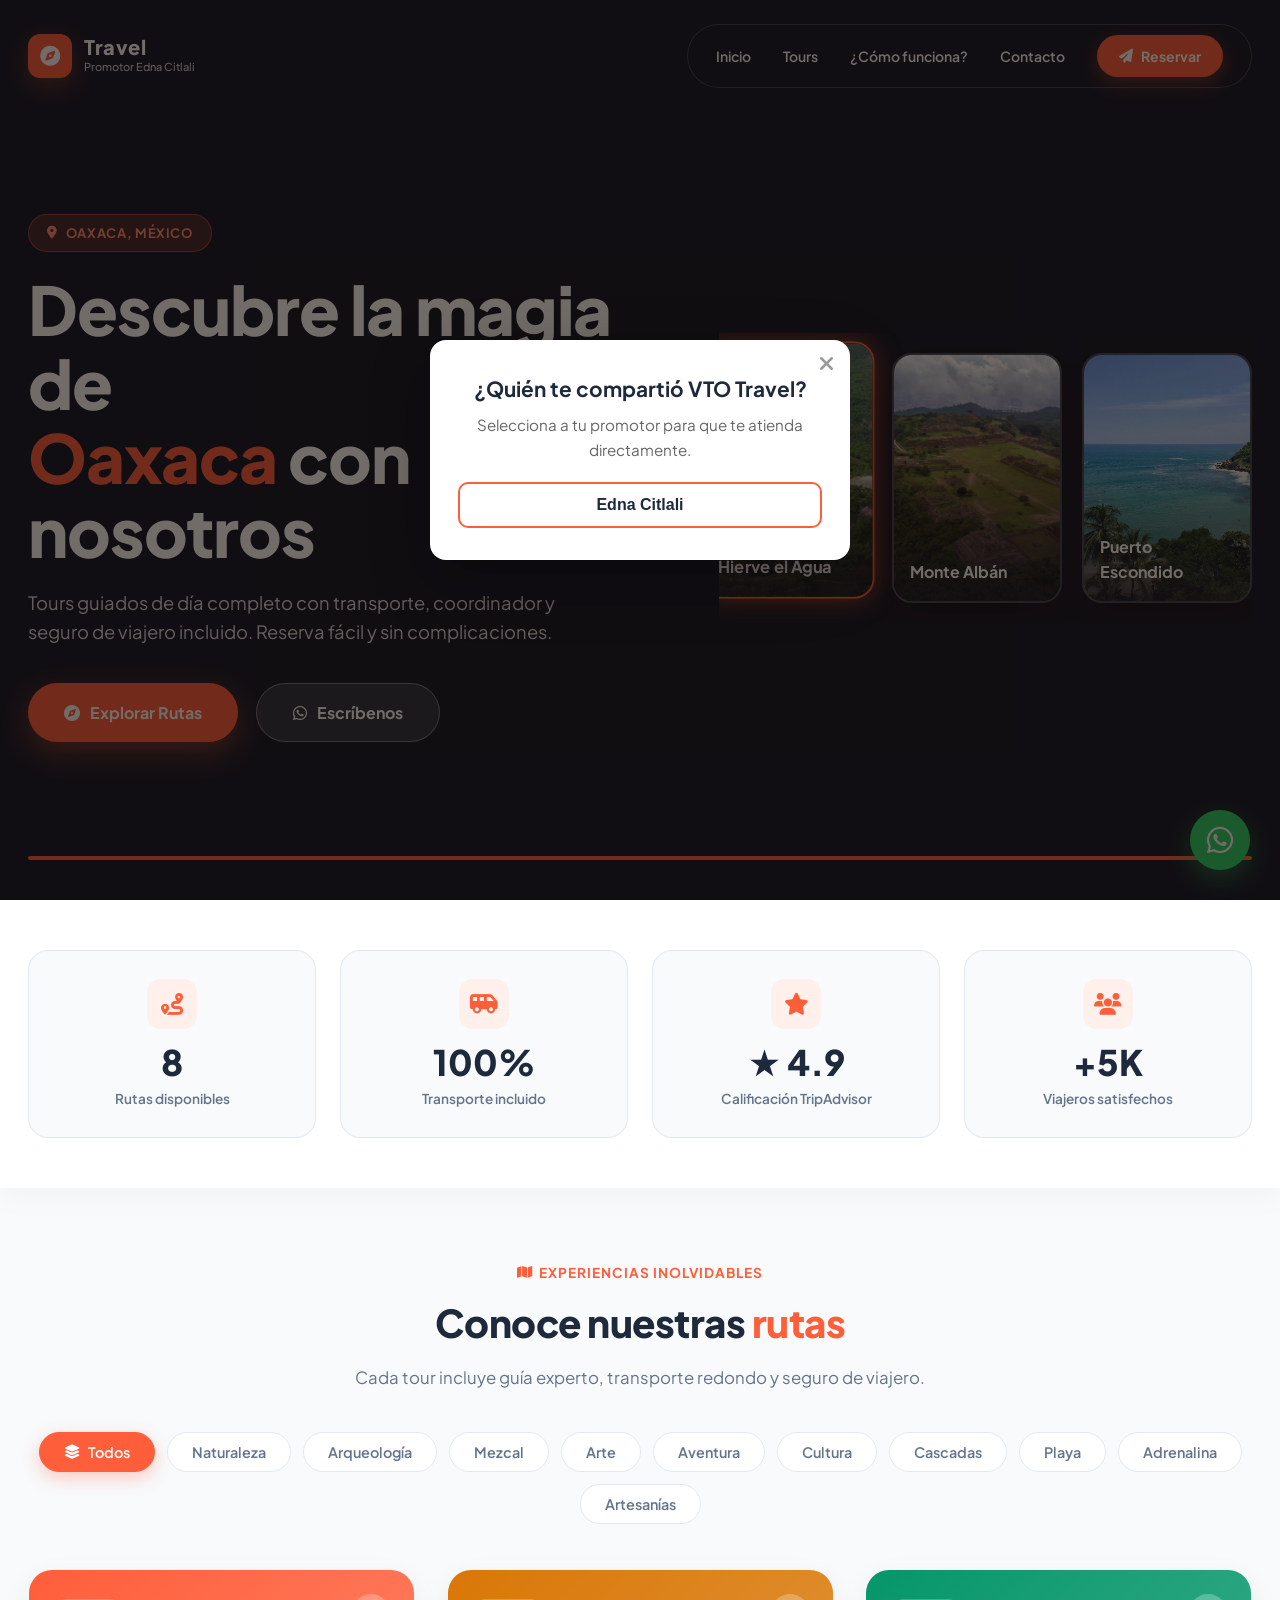
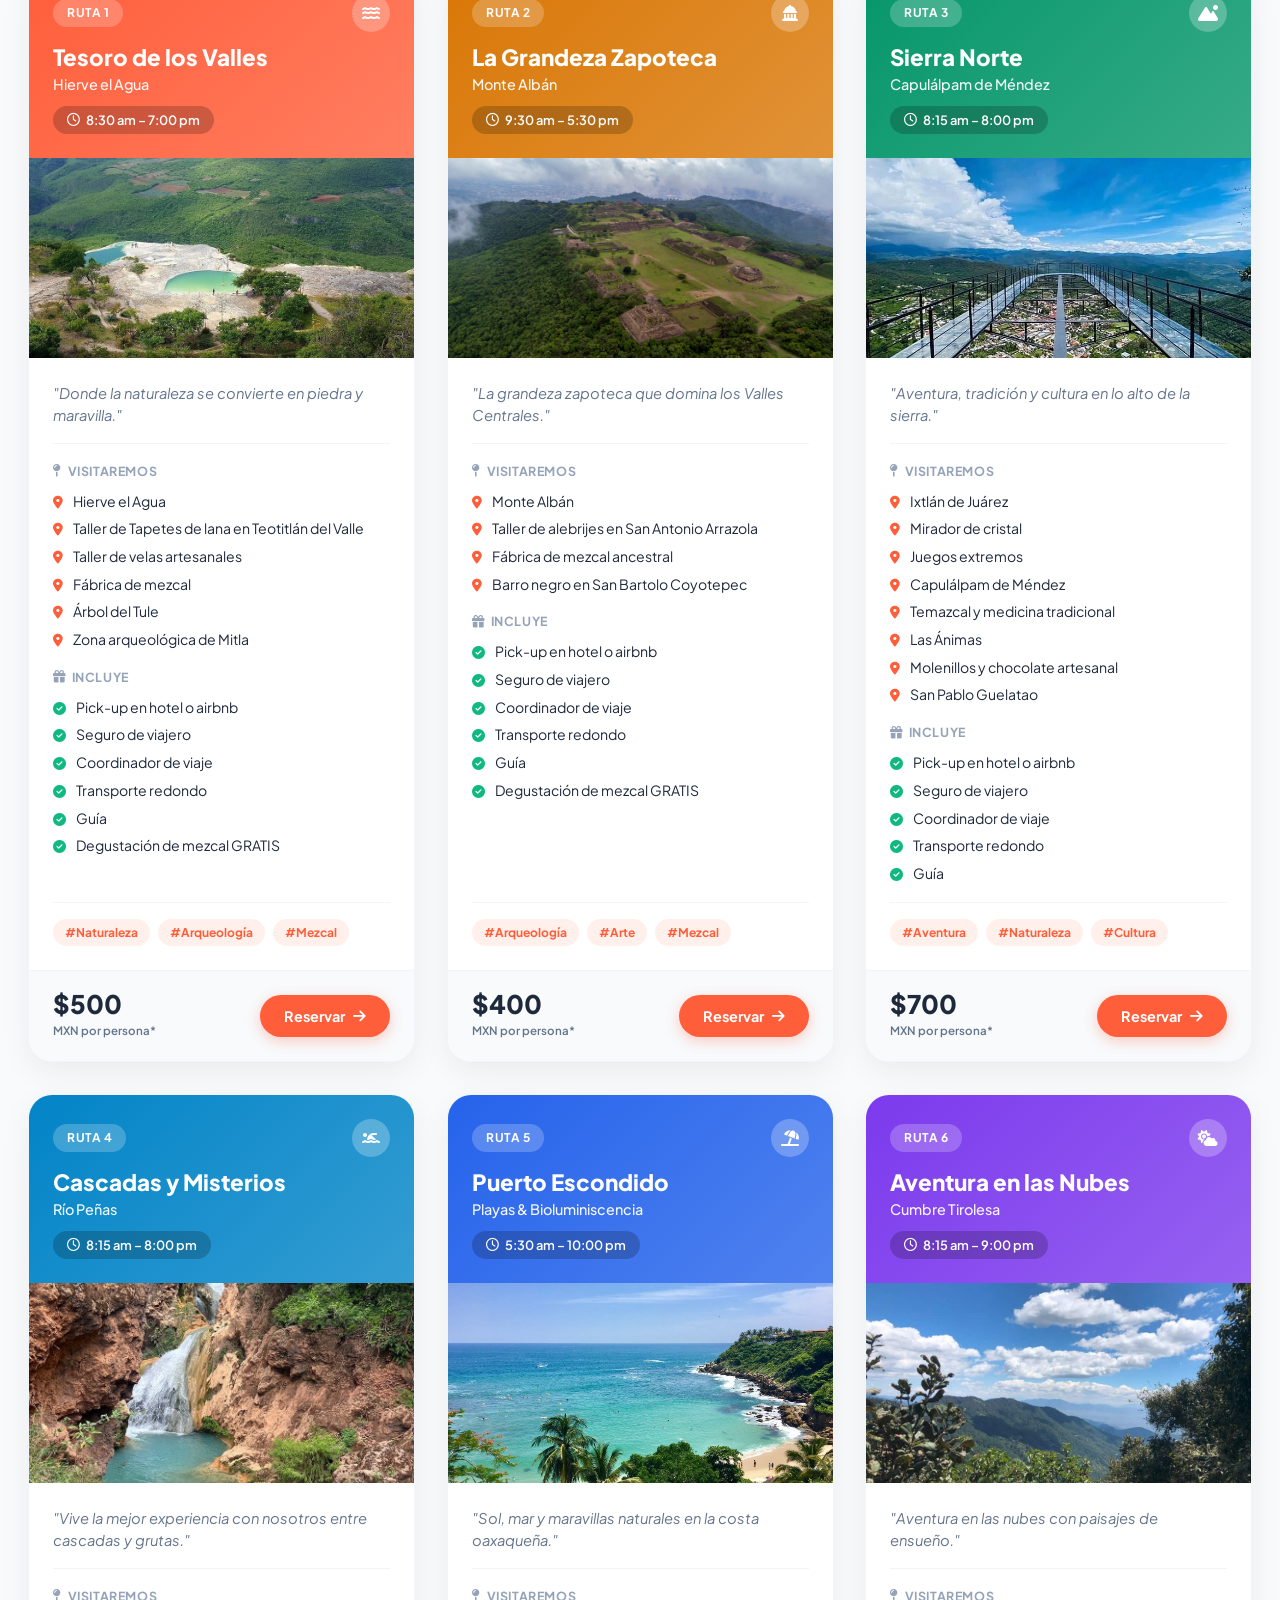
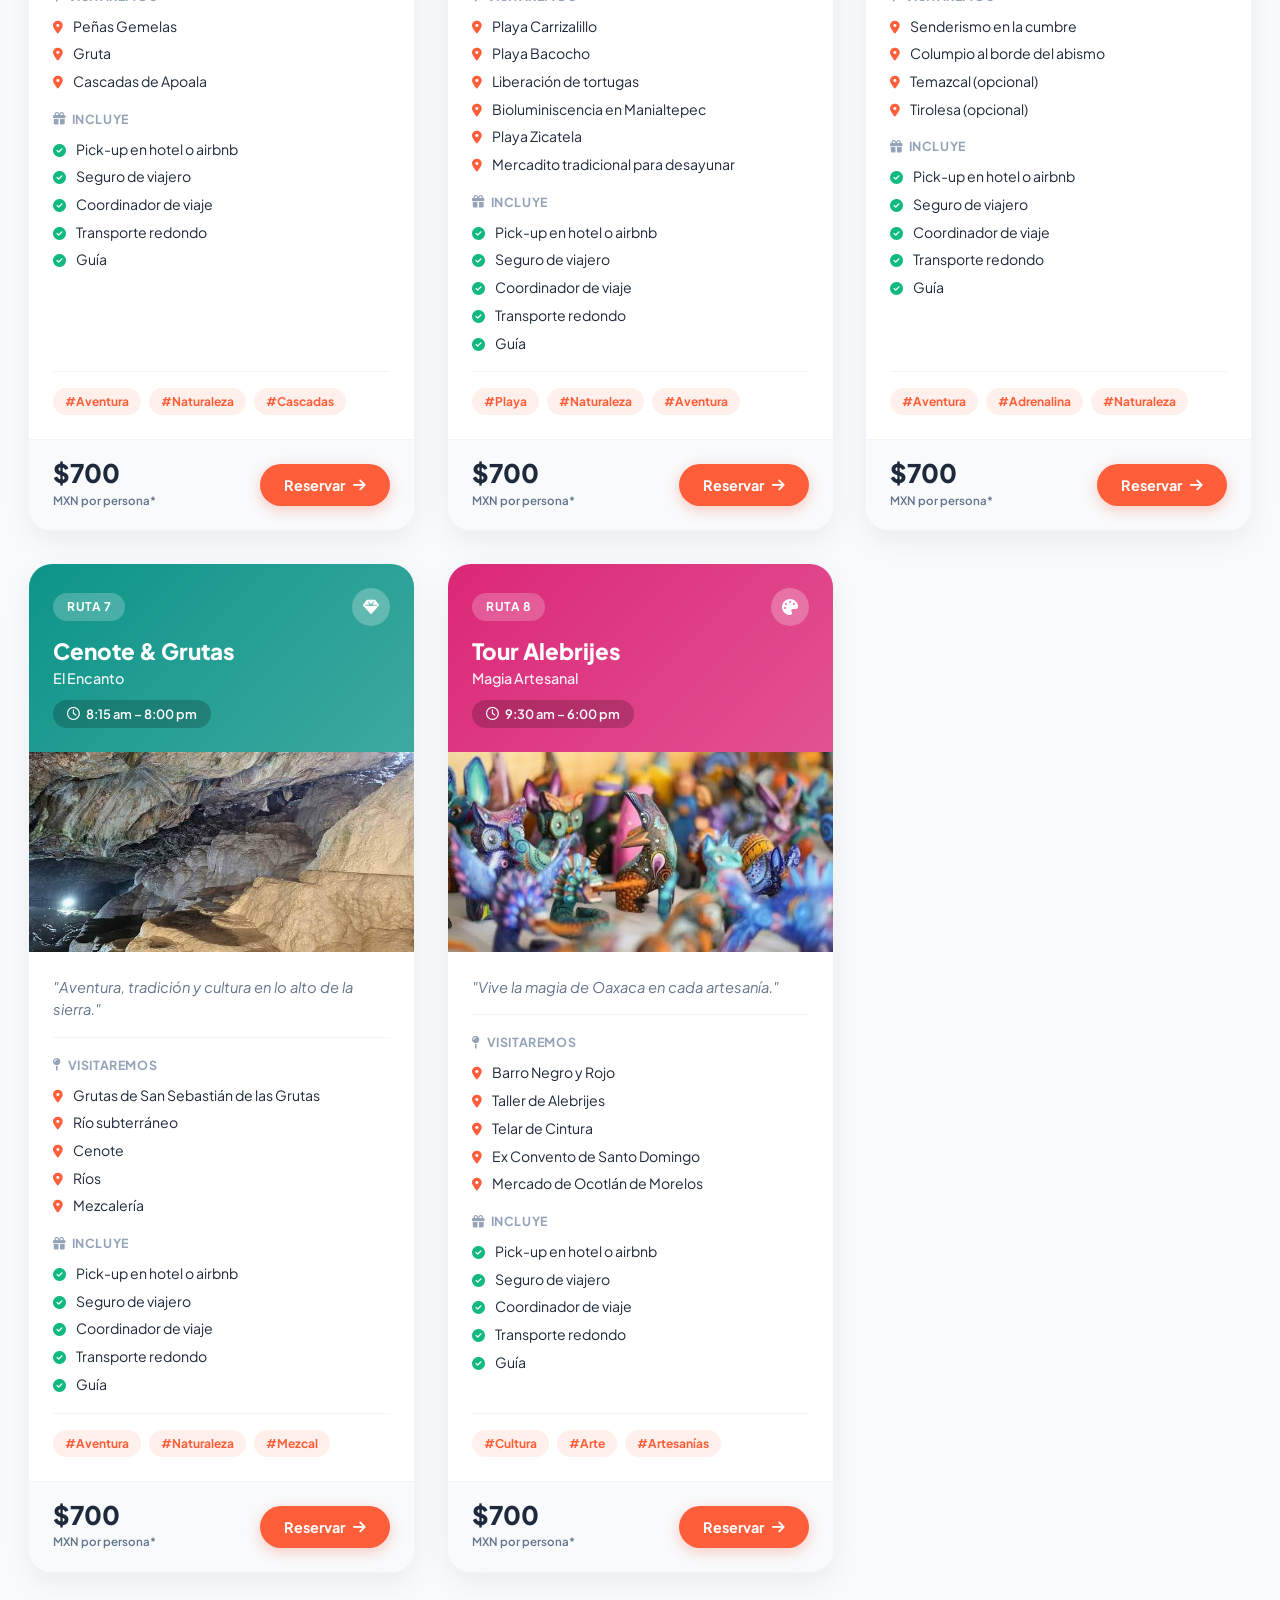
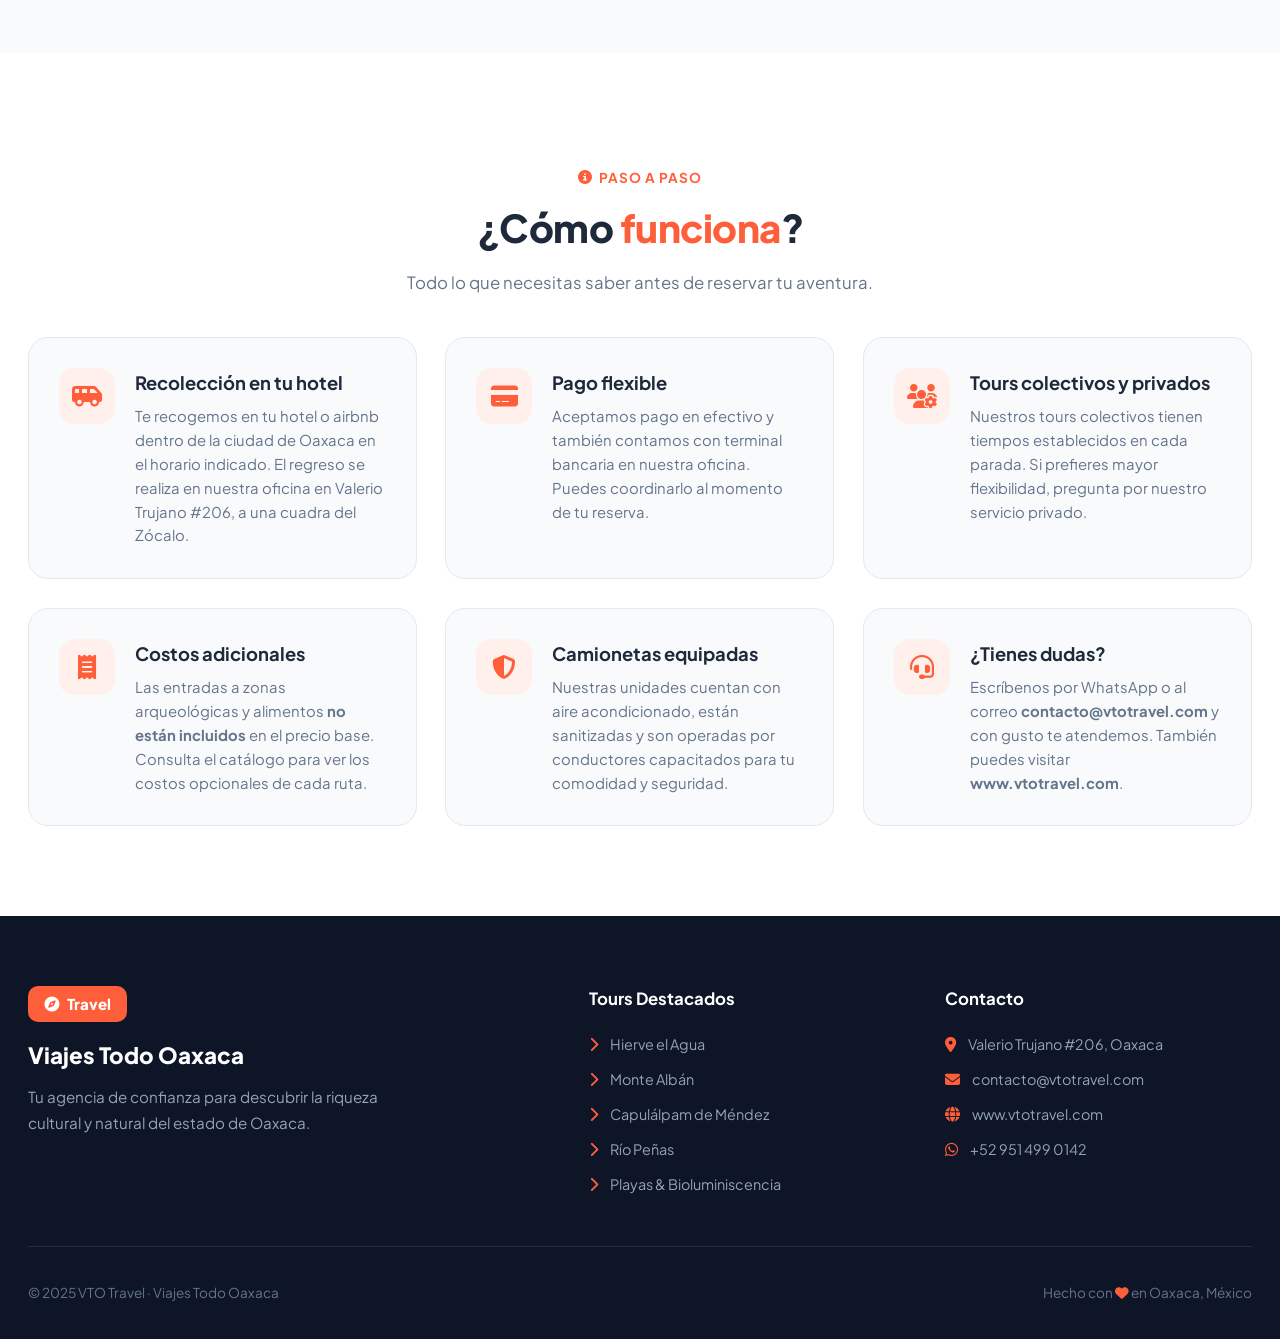
==== index.html @ e7eacf71 "Se crea el proyecto" ====
<!doctype html>
<html lang="es">
  <head>
    <meta charset="UTF-8" />
    <meta name="viewport" content="width=device-width, initial-scale=1.0" />
    <title>Travel — Viajes Todo Oaxaca</title>
    <meta
      name="description"
      id="meta-descripcion"
      content="Tours de día completo por Oaxaca con guía, transporte y seguro incluido. Hierve el Agua, Monte Albán, Sierra Norte, Puerto Escondido y más."
    />
    <!-- Font Awesome CDN para íconos vectoriales -->
    <link
      rel="stylesheet"
      href="https://cdnjs.cloudflare.com/ajax/libs/font-awesome/6.4.0/css/all.min.css"
    />
    <link rel="stylesheet" href="css/estilos.css" />
    <link rel="stylesheet" href="css/selector-promotor.css" />
    <link rel="stylesheet" href="css/tour-cards-foto.css" />
  </head>
  <body>
    <!-- ═══════════════════════════════════════════
       NAVBAR
  ═══════════════════════════════════════════ -->
    <nav class="navbar" role="navigation" aria-label="Navegación principal">
      <div class="navbar__inner">
        <a href="#inicio" class="navbar__logo" aria-label="VTO Travel inicio">
          <div class="navbar__logo-badge"><i class="fa-solid fa-compass"></i></div>
          <div class="navbar__logo-text">
            <span class="brand-title">Travel</span>
            <span class="navbar__logo-subtext" id="promotor-nombre">Promotor Edna Citlali</span>
          </div>
        </a>

        <ul class="navbar__links" role="list">
          <li><a href="#inicio">Inicio</a></li>
          <li><a href="#tours">Tours</a></li>
          <li><a href="#info">¿Cómo funciona?</a></li>
          <li><a href="#contacto">Contacto</a></li>
          <li><a href="#tours" class="btn-nav-reservar"><i class="fa-solid fa-paper-plane"></i> Reservar</a></li>
        </ul>
      </div>
    </nav>

    <!-- ═══════════════════════════════════════════
       HERO (Inspirado en diseño con Carrusel Naranja Automático)
  ═══════════════════════════════════════════ -->
    <section class="hero-carousel-section" id="inicio" aria-label="Bienvenida">
      <div class="hero__bg-slider">
        <div class="hero__bg-slide active" style="background-image: url('https://images.unsplash.com/photo-1507525428034-b723cf961d3e?auto=format&fit=crop&w=1920&q=80')"></div>
        <div class="hero__bg-slide" style="background-image: url('images/tours/tour-1.jpg')"></div>
        <div class="hero__bg-slide" style="background-image: url('images/tours/tour-2.jpg')"></div>
        <div class="hero__bg-slide" style="background-image: url('images/tours/tour-5.jpg')"></div>
      </div>
      <div class="hero__overlay"></div>

      <div class="hero__inner">
        <div class="hero__content">
          <span class="hero__badge"><i class="fa-solid fa-location-dot"></i> Oaxaca, México</span>
          <h1 class="hero__title">
            Descubre la magia de<br />
            <span class="highlight">Oaxaca</span> con nosotros
          </h1>
          <p class="hero__subtitle">
            Tours guiados de día completo con transporte, coordinador y seguro de
            viajero incluido. Reserva fácil y sin complicaciones.
          </p>
          <div class="hero__actions">
            <a href="#tours" class="hero__btn">
              <i class="fa-solid fa-compass"></i> Explorar Rutas
            </a>
            <a
              href="https://wa.me/529514990142"
              target="_blank"
              rel="noopener"
              class="hero__btn hero__btn--outline"
            >
              <i class="fa-brands fa-whatsapp"></i> Escríbenos
            </a>
          </div>
        </div>

        <!-- Carrusel lateral de destacadas -->
        <div class="hero__cards-wrapper">
          <div class="hero__cards-container" id="hero-carousel-cards">
            <!-- Se dinamiza o precarga por JS -->
            <div class="hero-mini-card active" onclick="seleccionarSlideHero(0)">
              <div class="hero-mini-card__img" style="background-image: url('images/tours/tour-1.jpg')"></div>
              <div class="hero-mini-card__overlay"></div>
              <div class="hero-mini-card__title">Hierve el Agua</div>
            </div>
            <div class="hero-mini-card" onclick="seleccionarSlideHero(1)">
              <div class="hero-mini-card__img" style="background-image: url('images/tours/tour-2.jpg')"></div>
              <div class="hero-mini-card__overlay"></div>
              <div class="hero-mini-card__title">Monte Albán</div>
            </div>
            <div class="hero-mini-card" onclick="seleccionarSlideHero(2)">
              <div class="hero-mini-card__img" style="background-image: url('images/tours/tour-5.jpg')"></div>
              <div class="hero-mini-card__overlay"></div>
              <div class="hero-mini-card__title">Puerto Escondido</div>
            </div>
          </div>
        </div>
      </div>

      <!-- Barra de controles inferior del Hero estilo plantilla -->
      <div class="hero__controls-bar">
        <div class="hero__progress-bar">
          <div class="hero__progress-fill" id="hero-progress-fill"></div>
        </div>
      </div>
    </section>

    <!-- ═══════════════════════════════════════════
       ESTADÍSTICAS
  ═══════════════════════════════════════════ -->
    <section class="stats-section reveal" aria-label="Estadísticas">
      <div class="stats-section__inner">
        <div class="stats-grid">
          <div class="stat-card">
            <div class="stat-card__icon"><i class="fa-solid fa-route"></i></div>
            <div class="stat-number" data-stat="0">8</div>
            <div class="stat-label" data-stat-label="0">Rutas disponibles</div>
          </div>
          <div class="stat-card">
            <div class="stat-card__icon"><i class="fa-solid fa-van-shuttle"></i></div>
            <div class="stat-number" data-stat="1">100%</div>
            <div class="stat-label" data-stat-label="1">Transporte incluido</div>
          </div>
          <div class="stat-card">
            <div class="stat-card__icon"><i class="fa-solid fa-star"></i></div>
            <div class="stat-number" data-stat="2">★ 4.9</div>
            <div class="stat-label" data-stat-label="2">Calificación TripAdvisor</div>
          </div>
          <div class="stat-card">
            <div class="stat-card__icon"><i class="fa-solid fa-users"></i></div>
            <div class="stat-number" data-stat="3">+5K</div>
            <div class="stat-label" data-stat-label="3">Viajeros satisfechos</div>
          </div>
        </div>
      </div>
    </section>

    <!-- ═══════════════════════════════════════════
       TOURS
  ═══════════════════════════════════════════ -->
    <section class="tours-section" id="tours" aria-label="Catálogo de tours">
      <div class="section-header reveal">
        <span class="section-subtitle"><i class="fa-solid fa-map"></i> Experiencias Inolvidables</span>
        <h2>Conoce nuestras <span class="highlight-text">rutas</span></h2>
        <p>
          Cada tour incluye guía experto, transporte redondo y seguro de
          viajero.
        </p>
      </div>

      <div
        class="tours-filtros reveal"
        id="filtros-container"
        role="group"
        aria-label="Filtrar por categoría"
      >
        <!-- Se genera desde tours-render.js -->
      </div>

      <div
        class="tours-grid reveal"
        id="tours-grid"
        role="list"
        aria-label="Lista de tours"
      >
        <!-- Se genera desde tours-render.js -->
      </div>
    </section>

    <!-- ═══════════════════════════════════════════
       INFORMACIÓN IMPORTANTE (CÓMO FUNCIONA)
  ═══════════════════════════════════════════ -->
    <section class="info-section" id="info" aria-label="Información importante">
      <div class="info-section__inner">
        <div class="section-header reveal">
          <span class="section-subtitle"><i class="fa-solid fa-circle-info"></i> Paso a Paso</span>
          <h2>¿Cómo <span class="highlight-text">funciona</span>?</h2>
          <p>Todo lo que necesitas saber antes de reservar tu aventura.</p>
        </div>

        <div class="info-grid">
          <div class="info-card reveal">
            <div class="info-card__icon-wrapper">
              <i class="fa-solid fa-van-shuttle"></i>
            </div>
            <div class="info-card__content">
              <h3>Recolección en tu hotel</h3>
              <p>
                Te recogemos en tu hotel o airbnb dentro de la ciudad de Oaxaca en
                el horario indicado. El regreso se realiza en nuestra oficina en
                <span data-oficina-larga
                  >Valerio Trujano #206, a una cuadra del Zócalo</span
                >.
              </p>
            </div>
          </div>

          <div class="info-card reveal">
            <div class="info-card__icon-wrapper">
              <i class="fa-solid fa-credit-card"></i>
            </div>
            <div class="info-card__content">
              <h3>Pago flexible</h3>
              <p>
                Aceptamos pago en efectivo y también contamos con terminal
                bancaria en nuestra oficina. Puedes coordinarlo al momento de tu
                reserva.
              </p>
            </div>
          </div>

          <div class="info-card reveal">
            <div class="info-card__icon-wrapper">
              <i class="fa-solid fa-users-gear"></i>
            </div>
            <div class="info-card__content">
              <h3>Tours colectivos y privados</h3>
              <p>
                Nuestros tours colectivos tienen tiempos establecidos en cada
                parada. Si prefieres mayor flexibilidad, pregunta por nuestro
                servicio privado.
              </p>
            </div>
          </div>

          <div class="info-card reveal">
            <div class="info-card__icon-wrapper">
              <i class="fa-solid fa-receipt"></i>
            </div>
            <div class="info-card__content">
              <h3>Costos adicionales</h3>
              <p>
                Las entradas a zonas arqueológicas y alimentos
                <strong>no están incluidos</strong>
                en el precio base. Consulta el catálogo para ver los costos
                opcionales de cada ruta.
              </p>
            </div>
          </div>

          <div class="info-card reveal">
            <div class="info-card__icon-wrapper">
              <i class="fa-solid fa-shield-halved"></i>
            </div>
            <div class="info-card__content">
              <h3>Camionetas equipadas</h3>
              <p>
                Nuestras unidades cuentan con aire acondicionado, están
                sanitizadas y son operadas por conductores capacitados para tu
                comodidad y seguridad.
              </p>
            </div>
          </div>

          <div class="info-card reveal">
            <div class="info-card__icon-wrapper">
              <i class="fa-solid fa-headset"></i>
            </div>
            <div class="info-card__content">
              <h3>¿Tienes dudas?</h3>
              <p>
                Escríbenos por WhatsApp o al correo
                <strong data-email>contacto@travel.com</strong> y con gusto te
                atendemos. También puedes visitar
                <strong data-sitio-web>www.travel.com</strong>.
              </p>
            </div>
          </div>
        </div>
      </div>
    </section>

    <!-- ═══════════════════════════════════════════
       FOOTER
  ═══════════════════════════════════════════ -->
    <footer id="contacto" aria-label="Pie de página">
      <div class="footer__inner">
        <div class="footer__top">
          <div class="footer__brand">
            <div class="footer__logo-badge"><i class="fa-solid fa-compass"></i>Travel</div>
            <h3>Viajes Todo Oaxaca</h3>
            <p>
              Tu agencia de confianza para descubrir la riqueza cultural y natural del estado de Oaxaca.
            </p>
          </div>

          <div class="footer__col">
            <h4>Tours Destacados</h4>
            <ul id="footer-tours-lista">
              <!-- Se genera desde main.js -->
            </ul>
          </div>

          <div class="footer__col">
            <h4>Contacto</h4>
            <ul class="footer-contacto-list">
              <li>
                <i class="fa-solid fa-location-dot"></i>
                <span data-oficina-corta>Valerio Trujano #206, Oaxaca</span>
              </li>
              <li>
                <i class="fa-solid fa-envelope"></i>
                <a href="mailto:contacto@vtotravel.com" data-email>contacto@travel.com</a>
              </li>
              <li>
                <i class="fa-solid fa-globe"></i>
                <a href="https://www.vtotravel.com" target="_blank" rel="noopener" data-sitio-web>www.travel.com</a>
              </li>
              <li>
                <i class="fa-brands fa-whatsapp"></i>
                <a href="https://wa.me/529514990142" target="_blank" rel="noopener">+52 951 499 0142</a>
              </li>
            </ul>
          </div>
        </div>

        <div class="footer__bottom">
          <span id="footer-anio-marca">© 2025 Travel · Viajes Todo Oaxaca</span>
          <span>Hecho con <i class="fa-solid fa-heart" style="color: #ff5e3a;"></i> en Oaxaca, México</span>
        </div>
      </div>
    </footer>

    <!-- ═══════════════════════════════════════════
       SELECTOR DE PROMOTOR
  ═══════════════════════════════════════════ -->
    <div id="selector-promotor-overlay" class="selector-promotor-overlay"></div>

    <!-- ═══════════════════════════════════════════
       MODAL DE RESERVA
  ═══════════════════════════════════════════ -->
    <div id="modal-reserva-container"></div>

    <!-- ═══════════════════════════════════════════
       BOTÓN FLOTANTE WHATSAPP
  ═══════════════════════════════════════════ -->
    <a
      href="https://wa.me/529514990142"
      class="whatsapp-fab"
      target="_blank"
      rel="noopener"
      aria-label="Contáctanos por WhatsApp"
    >
      <i class="fa-brands fa-whatsapp"></i>
    </a>

    <!-- ═══════════════════════════════════════════
       SCRIPTS
  ═══════════════════════════════════════════ -->
    <script src="js/constants.js"></script>
    <script src="js/promotores-data.js"></script>
    <script src="js/tours-data.js"></script>
    <script src="js/tours-render.js"></script>
    <script src="js/modal-selector-promotor.js"></script>
    <script src="js/modal-reserva.js"></script>
    <script src="js/formulario.js"></script>
    <script src="js/main.js"></script>
  </body>
</html>
---- css/estilos.css ----
@import url('https://fonts.googleapis.com/css2?family=Plus+Jakarta+Sans:wght@400;500;600;700;800&display=swap');

:root {
  --primary-orange: #ff5e3a;
  --primary-orange-hover: #e04a27;
  --primary-orange-light: #fff0eb;
  --accent-gold: #f59e0b;
  --dark-navy: #0d1527;
  --card-bg: #ffffff;
  --text-dark: #1e293b;
  --text-gray: #64748b;
  --text-light: #94a3b8;
  --bg-light: #f8fafc;
  --white: #ffffff;
  --card-shadow: 0 10px 30px rgba(0, 0, 0, 0.06);
  --card-shadow-hover: 0 22px 45px rgba(255, 94, 58, 0.15);
  --border-radius: 20px;
  --border-radius-sm: 12px;
  --transition: all 0.35s cubic-bezier(0.16, 1, 0.3, 1);
}

*,
*::before,
*::after {
  box-sizing: border-box;
  margin: 0;
  padding: 0;
}

html {
  scroll-behavior: smooth;
  font-size: 16px;
}

body {
  font-family: 'Plus Jakarta Sans', sans-serif;
  background-color: var(--bg-light);
  color: var(--text-dark);
  line-height: 1.6;
  overflow-x: hidden;
}

.highlight-text {
  color: var(--primary-orange);
}

/* ── Transiciones de Entrada (Scroll Reveal) ── */
.reveal {
  opacity: 0;
  transform: translateY(35px);
  transition: opacity 0.8s cubic-bezier(0.16, 1, 0.3, 1), transform 0.8s cubic-bezier(0.16, 1, 0.3, 1);
  will-change: opacity, transform;
}

.reveal.visible {
  opacity: 1;
  transform: translateY(0);
}

/* ── Navbar ── */
.navbar {
  position: absolute;
  top: 0;
  left: 0;
  width: 100%;
  z-index: 100;
  padding: 24px 0;
}

.navbar__inner {
  max-width: 1280px;
  margin: 0 auto;
  padding: 0 28px;
  display: flex;
  align-items: center;
  justify-content: space-between;
}

.navbar__logo {
  display: flex;
  align-items: center;
  gap: 12px;
  text-decoration: none;
}

.navbar__logo-badge {
  width: 44px;
  height: 44px;
  background: var(--primary-orange);
  color: var(--white);
  border-radius: 12px;
  display: flex;
  align-items: center;
  justify-content: center;
  font-size: 20px;
  box-shadow: 0 8px 20px rgba(255, 94, 58, 0.3);
}

.navbar__logo-text {
  display: flex;
  flex-direction: column;
}

.brand-title {
  color: var(--white);
  font-weight: 800;
  font-size: 20px;
  letter-spacing: 0.5px;
  line-height: 1.1;
}

.navbar__logo-subtext {
  color: rgba(255, 255, 255, 0.8);
  font-size: 11px;
  font-weight: 500;
}

.navbar__links {
  display: flex;
  list-style: none;
  align-items: center;
  gap: 32px;
  background: rgba(13, 21, 39, 0.45);
  backdrop-filter: blur(16px);
  -webkit-backdrop-filter: blur(16px);
  padding: 10px 28px;
  border-radius: 50px;
  border: 1px solid rgba(255, 255, 255, 0.18);
}

.navbar__links a {
  color: var(--white);
  text-decoration: none;
  font-size: 14px;
  font-weight: 600;
  transition: var(--transition);
  position: relative;
}

.navbar__links a:hover {
  color: var(--primary-orange);
}

.btn-nav-reservar {
  background: var(--primary-orange);
  color: var(--white) !important;
  padding: 10px 22px !important;
  border-radius: 50px;
  font-weight: 700 !important;
  display: inline-flex;
  align-items: center;
  gap: 8px;
  box-shadow: 0 6px 18px rgba(255, 94, 58, 0.35);
  transition: var(--transition);
}

.btn-nav-reservar:hover {
  background: var(--primary-orange-hover) !important;
  transform: translateY(-2px);
  box-shadow: 0 10px 25px rgba(255, 94, 58, 0.5);
}

/* ── Hero Carousel Section (Basado en la Imagen Adjunta) ── */
.hero-carousel-section {
  position: relative;
  min-height: 100vh;
  display: flex;
  flex-direction: column;
  justify-content: space-between;
  padding: 130px 28px 40px;
  background: var(--dark-navy);
  overflow: hidden;
}

.hero__bg-slider {
  position: absolute;
  inset: 0;
  z-index: 1;
}

.hero__bg-slide {
  position: absolute;
  inset: 0;
  background-size: cover;
  background-position: center;
  opacity: 0;
  transition: opacity 1.2s ease-in-out;
  transform: scale(1.05);
  transition: transform 6s ease, opacity 1.2s ease-in-out;
}

.hero__bg-slide.active {
  opacity: 1;
  transform: scale(1);
}

.hero__overlay {
  position: absolute;
  inset: 0;
  z-index: 2;
  background: linear-gradient(90deg, rgba(13, 21, 39, 0.88) 0%, rgba(13, 21, 39, 0.65) 50%, rgba(13, 21, 39, 0.45) 100%);
}

.hero__inner {
  position: relative;
  z-index: 10;
  max-width: 1280px;
  width: 100%;
  margin: auto;
  display: grid;
  grid-template-columns: 1.1fr 0.9fr;
  gap: 40px;
  align-items: center;
}

.hero__content {
  color: var(--white);
}

.hero__badge {
  display: inline-flex;
  align-items: center;
  gap: 8px;
  background: rgba(255, 94, 58, 0.2);
  border: 1px solid rgba(255, 94, 58, 0.5);
  color: #ff8c73;
  font-size: 13px;
  font-weight: 700;
  letter-spacing: 0.05em;
  text-transform: uppercase;
  padding: 8px 18px;
  border-radius: 50px;
  margin-bottom: 20px;
}

.hero__title {
  font-size: clamp(2.8rem, 5.5vw, 4.2rem);
  font-weight: 800;
  color: var(--white);
  line-height: 1.1;
  margin-bottom: 20px;
  letter-spacing: -1px;
}

.hero__title .highlight {
  color: var(--primary-orange);
  position: relative;
  display: inline-block;
}

.hero__subtitle {
  color: rgba(255, 255, 255, 0.85);
  font-size: 1.15rem;
  font-weight: 400;
  margin-bottom: 36px;
  max-width: 540px;
  line-height: 1.6;
}

.hero__actions {
  display: flex;
  gap: 18px;
  flex-wrap: wrap;
}

.hero__btn {
  display: inline-flex;
  align-items: center;
  gap: 10px;
  background: var(--primary-orange);
  color: var(--white);
  padding: 16px 36px;
  border-radius: 50px;
  text-decoration: none;
  font-weight: 700;
  font-size: 1rem;
  transition: var(--transition);
  box-shadow: 0 10px 28px rgba(255, 94, 58, 0.4);
  border: none;
  cursor: pointer;
}

.hero__btn:hover {
  background: var(--primary-orange-hover);
  transform: translateY(-3px);
  box-shadow: 0 15px 35px rgba(255, 94, 58, 0.55);
}

.hero__btn--outline {
  background: rgba(255, 255, 255, 0.12);
  box-shadow: none;
  border: 1.5px solid rgba(255, 255, 255, 0.35);
}

.hero__btn--outline:hover {
  background: rgba(255, 255, 255, 0.25);
  border-color: var(--white);
}

/* Carrusel de Tarjetas a la derecha en Hero */
.hero__cards-wrapper {
  display: flex;
  justify-content: flex-end;
  overflow: hidden;
  padding: 20px 0;
}

.hero__cards-container {
  display: flex;
  gap: 20px;
}

.hero-mini-card {
  position: relative;
  width: 170px;
  height: 250px;
  border-radius: 20px;
  overflow: hidden;
  cursor: pointer;
  border: 2px solid rgba(255, 255, 255, 0.2);
  transition: var(--transition);
  box-shadow: 0 15px 35px rgba(0,0,0,0.4);
  flex-shrink: 0;
}

.hero-mini-card__img {
  width: 100%;
  height: 100%;
  background-size: cover;
  background-position: center;
  transition: transform 0.6s ease;
}

.hero-mini-card__overlay {
  position: absolute;
  inset: 0;
  background: linear-gradient(180deg, transparent 40%, rgba(13, 21, 39, 0.85) 100%);
}

.hero-mini-card__title {
  position: absolute;
  bottom: 16px;
  left: 16px;
  right: 16px;
  color: var(--white);
  font-weight: 700;
  font-size: 1rem;
  z-index: 3;
}

.hero-mini-card:hover, .hero-mini-card.active {
  border-color: var(--primary-orange);
  transform: translateY(-8px) scale(1.03);
}

.hero-mini-card.active {
  box-shadow: 0 0 25px rgba(255, 94, 58, 0.6);
}

.hero-mini-card:hover .hero-mini-card__img {
  transform: scale(1.1);
}

/* Controls Bar inferior Hero */
.hero__controls-bar {
  position: relative;
  z-index: 10;
  max-width: 1280px;
  width: 100%;
  margin: 30px auto 0;
  display: flex;
  align-items: center;
  gap: 24px;
}

.hero__progress-bar {
  flex: 1;
  height: 4px;
  background: rgba(255, 255, 255, 0.2);
  border-radius: 4px;
  overflow: hidden;
}

.hero__progress-fill {
  height: 100%;
  width: 0%;
  background: var(--primary-orange);
  border-radius: 4px;
  transition: width 0.1s linear;
}

.hero__nav-arrows {
  display: flex;
  gap: 12px;
}

.hero__arrow-btn {
  width: 44px;
  height: 44px;
  border-radius: 50%;
  background: rgba(255, 255, 255, 0.15);
  border: 1px solid rgba(255, 255, 255, 0.3);
  color: var(--white);
  display: flex;
  align-items: center;
  justify-content: center;
  cursor: pointer;
  font-size: 16px;
  transition: var(--transition);
}

.hero__arrow-btn:hover {
  background: var(--primary-orange);
  border-color: var(--primary-orange);
  transform: scale(1.1);
}

.hero__counter {
  color: var(--white);
  font-weight: 800;
  font-size: 1.5rem;
  letter-spacing: 1px;
}

/* ── Estadísticas ── */
.stats-section {
  padding: 50px 28px;
  background: var(--white);
  box-shadow: 0 10px 30px rgba(0,0,0,0.03);
  position: relative;
  z-index: 20;
}

.stats-section__inner {
  max-width: 1280px;
  margin: 0 auto;
}

.stats-grid {
  display: grid;
  grid-template-columns: repeat(auto-fit, minmax(220px, 1fr));
  gap: 24px;
}

.stat-card {
  background: var(--bg-light);
  border-radius: var(--border-radius);
  padding: 28px 20px;
  text-align: center;
  transition: var(--transition);
  border: 1px solid #e2e8f0;
}

.stat-card:hover {
  transform: translateY(-6px);
  background: var(--white);
  border-color: var(--primary-orange);
  box-shadow: var(--card-shadow-hover);
}

.stat-card__icon {
  width: 50px;
  height: 50px;
  background: var(--primary-orange-light);
  color: var(--primary-orange);
  border-radius: 14px;
  display: flex;
  align-items: center;
  justify-content: center;
  font-size: 22px;
  margin: 0 auto 14px;
}

.stat-number {
  font-size: 2.2rem;
  font-weight: 800;
  color: var(--text-dark);
  line-height: 1.1;
}

.stat-label {
  font-size: 0.85rem;
  font-weight: 600;
  color: var(--text-gray);
  margin-top: 6px;
}

/* ── Headers de Sección ── */
.section-header {
  text-align: center;
  max-width: 650px;
  margin: 70px auto 40px;
  padding: 0 20px;
}

.section-subtitle {
  display: inline-flex;
  align-items: center;
  gap: 6px;
  color: var(--primary-orange);
  font-size: 0.85rem;
  font-weight: 700;
  text-transform: uppercase;
  letter-spacing: 1px;
  margin-bottom: 8px;
}

.section-header h2 {
  font-size: 2.4rem;
  font-weight: 800;
  color: var(--text-dark);
  margin-bottom: 12px;
  letter-spacing: -0.5px;
}

.section-header p {
  color: var(--text-gray);
  font-size: 1.05rem;
}

/* ── Filtros ── */
.tours-filtros {
  display: flex;
  flex-wrap: wrap;
  justify-content: center;
  gap: 12px;
  margin-bottom: 45px;
}

.filtro-btn {
  background: var(--white);
  border: 1.5px solid #e2e8f0;
  padding: 10px 24px;
  border-radius: 50px;
  font-family: inherit;
  font-weight: 600;
  font-size: 0.9rem;
  color: var(--text-gray);
  cursor: pointer;
  transition: var(--transition);
  display: inline-flex;
  align-items: center;
  gap: 8px;
}

.filtro-btn:hover {
  border-color: var(--primary-orange);
  color: var(--primary-orange);
}

.filtro-btn.activo {
  background: var(--primary-orange);
  border-color: var(--primary-orange);
  color: var(--white);
  box-shadow: 0 6px 18px rgba(255, 94, 58, 0.3);
}

/* ── Grid de Tours y Card Mejorada ── */
.tours-section {
  max-width: 1280px;
  margin: 0 auto;
  padding: 0 28px 80px;
}

.tours-grid {
  display: grid;
  grid-template-columns: repeat(auto-fill, minmax(360px, 1fr));
  gap: 32px;
}

.tour-card {
  background: var(--white);
  border-radius: 24px;
  overflow: hidden;
  box-shadow: var(--card-shadow);
  transition: var(--transition);
  display: flex;
  flex-direction: column;
  border: 1px solid #f1f5f9;
  position: relative;
}

.tour-card:hover {
  transform: translateY(-10px);
  box-shadow: var(--card-shadow-hover);
  border-color: rgba(255, 94, 58, 0.3);
}

.tour-card__header-bg {
  padding: 24px;
  color: var(--white);
  position: relative;
}

.tour-card__top-bar {
  display: flex;
  align-items: center;
  justify-content: space-between;
  margin-bottom: 12px;
}

.tour-card__ruta-badge {
  background: rgba(255, 255, 255, 0.22);
  backdrop-filter: blur(8px);
  padding: 4px 14px;
  border-radius: 50px;
  font-size: 0.75rem;
  font-weight: 700;
  letter-spacing: 0.5px;
  text-transform: uppercase;
}

.tour-card__icon-badge {
  width: 38px;
  height: 38px;
  background: rgba(255, 255, 255, 0.25);
  backdrop-filter: blur(8px);
  border-radius: 50%;
  display: flex;
  align-items: center;
  justify-content: center;
  font-size: 16px;
}

.tour-card__nombre {
  font-size: 1.4rem;
  font-weight: 800;
  margin-bottom: 2px;
  line-height: 1.2;
}

.tour-card__subtitulo {
  font-size: 0.9rem;
  opacity: 0.95;
  font-weight: 500;
}

.tour-card__horario {
  display: inline-flex;
  align-items: center;
  gap: 6px;
  margin-top: 10px;
  font-size: 0.8rem;
  background: rgba(0, 0, 0, 0.2);
  padding: 4px 14px;
  border-radius: 50px;
  font-weight: 600;
}

.tour-card__foto {
  width: 100%;
  height: 200px;
  overflow: hidden;
  position: relative;
  background: #e2e8f0;
}

.tour-card__foto img {
  width: 100%;
  height: 100%;
  object-fit: cover;
  transition: transform 0.6s ease;
}

.tour-card:hover .tour-card__foto img {
  transform: scale(1.08);
}

.tour-card__body {
  padding: 24px;
  flex: 1;
  display: flex;
  flex-direction: column;
}

.tour-card__descripcion {
  color: var(--text-gray);
  font-size: 0.92rem;
  font-style: italic;
  margin-bottom: 18px;
  padding-bottom: 16px;
  border-bottom: 1px solid #f1f5f9;
  line-height: 1.5;
}

.tour-card__section-title {
  font-size: 0.78rem;
  font-weight: 700;
  text-transform: uppercase;
  color: var(--text-light);
  letter-spacing: 0.6px;
  margin-bottom: 10px;
  display: flex;
  align-items: center;
  gap: 6px;
}

.tour-card__lugares ul,
.tour-card__incluye ul {
  list-style: none;
  display: flex;
  flex-direction: column;
  gap: 8px;
  margin-bottom: 18px;
}

.tour-card__lugares li,
.tour-card__incluye li {
  font-size: 0.88rem;
  color: var(--text-dark);
  display: flex;
  align-items: flex-start;
  gap: 10px;
  line-height: 1.4;
}

.tour-card__lugares li i {
  color: var(--primary-orange);
  font-size: 13px;
  margin-top: 4px;
}

.tour-card__incluye li i {
  color: #10b981;
  font-size: 13px;
  margin-top: 4px;
}

.tour-card__tags {
  display: flex;
  flex-wrap: wrap;
  gap: 8px;
  margin-top: auto;
  padding-top: 16px;
  border-top: 1px solid #f1f5f9;
}

.tour-card__tags .tag {
  background: var(--primary-orange-light);
  color: var(--primary-orange);
  padding: 4px 12px;
  border-radius: 50px;
  font-size: 0.75rem;
  font-weight: 700;
}

.tour-card__footer {
  padding: 20px 24px;
  display: flex;
  align-items: center;
  justify-content: space-between;
  background: #f8fafc;
  border-top: 1px solid #f1f5f9;
}

.tour-card__precio-monto {
  font-size: 1.6rem;
  font-weight: 800;
  color: var(--text-dark);
  line-height: 1;
}

.tour-card__precio-label {
  display: block;
  font-size: 0.72rem;
  color: var(--text-gray);
  font-weight: 600;
  margin-top: 2px;
}

.btn--reservar {
  background: var(--primary-orange);
  color: var(--white);
  border: none;
  padding: 12px 24px;
  border-radius: 50px;
  font-weight: 700;
  font-size: 0.9rem;
  cursor: pointer;
  transition: var(--transition);
  font-family: inherit;
  display: inline-flex;
  align-items: center;
  gap: 8px;
  box-shadow: 0 4px 14px rgba(255, 94, 58, 0.3);
}

.btn--reservar:hover {
  background: var(--primary-orange-hover);
  transform: translateY(-2px);
  box-shadow: 0 8px 20px rgba(255, 94, 58, 0.45);
}

/* ── Info Cards ("¿Cómo funciona?") ── */
.info-section {
  background: var(--white);
  padding: 40px 28px 90px;
}

.info-section__inner {
  max-width: 1280px;
  margin: 0 auto;
}

.info-grid {
  display: grid;
  grid-template-columns: repeat(auto-fit, minmax(340px, 1fr));
  gap: 28px;
}

.info-card {
  background: var(--bg-light);
  border-radius: 20px;
  padding: 30px;
  border: 1px solid #e2e8f0;
  transition: var(--transition);
  display: flex;
  gap: 20px;
  align-items: flex-start;
}

.info-card:hover {
  transform: translateY(-6px);
  background: var(--white);
  border-color: var(--primary-orange);
  box-shadow: var(--card-shadow-hover);
}

.info-card__icon-wrapper {
  width: 56px;
  height: 56px;
  min-width: 56px;
  background: var(--primary-orange-light);
  color: var(--primary-orange);
  border-radius: 16px;
  display: flex;
  align-items: center;
  justify-content: center;
  font-size: 24px;
  transition: var(--transition);
}

.info-card:hover .info-card__icon-wrapper {
  background: var(--primary-orange);
  color: var(--white);
  transform: scale(1.08);
}

.info-card__content h3 {
  font-size: 1.15rem;
  font-weight: 700;
  color: var(--text-dark);
  margin-bottom: 8px;
}

.info-card__content p {
  font-size: 0.93rem;
  color: var(--text-gray);
  line-height: 1.6;
}

/* ── Footer ── */
footer {
  background: var(--dark-navy);
  color: #94a3b8;
  padding: 70px 28px 35px;
}

.footer__inner {
  max-width: 1280px;
  margin: 0 auto;
}

.footer__top {
  display: grid;
  grid-template-columns: 2fr 1.2fr 1.2fr;
  gap: 50px;
  padding-bottom: 50px;
  border-bottom: 1px solid rgba(255, 255, 255, 0.1);
}

.footer__logo-badge {
  display: inline-flex;
  align-items: center;
  gap: 8px;
  background: var(--primary-orange);
  color: var(--white);
  font-weight: 800;
  padding: 6px 16px;
  border-radius: 10px;
  font-size: 15px;
  margin-bottom: 16px;
}

.footer__brand h3 {
  color: var(--white);
  font-size: 1.4rem;
  margin-bottom: 10px;
  font-weight: 800;
}

.footer__brand p {
  font-size: 0.95rem;
  line-height: 1.7;
  max-width: 360px;
}

.footer__col h4 {
  color: var(--white);
  font-size: 1.05rem;
  font-weight: 700;
  margin-bottom: 20px;
}

.footer__col ul {
  list-style: none;
  display: flex;
  flex-direction: column;
  gap: 12px;
}

.footer__col li {
  font-size: 0.9rem;
  display: flex;
  align-items: center;
  gap: 12px;
}

.footer__col li i {
  color: var(--primary-orange);
  font-size: 15px;
}

.footer__col a {
  color: inherit;
  text-decoration: none;
  transition: var(--transition);
}

.footer__col a:hover {
  color: var(--white);
}

.footer__bottom {
  display: flex;
  justify-content: space-between;
  align-items: center;
  padding-top: 35px;
  font-size: 0.85rem;
  color: #64748b;
}

/* ── WhatsApp FAB ── */
.whatsapp-fab {
  position: fixed;
  bottom: 30px;
  right: 30px;
  width: 60px;
  height: 60px;
  background: #25d366;
  color: var(--white);
  border-radius: 50%;
  display: flex;
  align-items: center;
  justify-content: center;
  font-size: 30px;
  box-shadow: 0 10px 25px rgba(37, 211, 102, 0.4);
  text-decoration: none;
  z-index: 99;
  transition: var(--transition);
}

.whatsapp-fab:hover {
  transform: scale(1.1) rotate(-5deg);
  box-shadow: 0 14px 35px rgba(37, 211, 102, 0.55);
}

/* ── Formulario Modal Rediseñado ── */
.modal-overlay {
  display: none;
  position: fixed;
  inset: 0;
  background: rgba(13, 21, 39, 0.7);
  backdrop-filter: blur(8px);
  z-index: 9998;
  align-items: center;
  justify-content: center;
  padding: 20px;
}

.modal-overlay.activo {
  display: flex;
}

.modal {
  background: var(--white);
  border-radius: 28px;
  max-width: 580px;
  width: 100%;
  max-height: 92vh;
  overflow-y: auto;
  box-shadow: 0 30px 90px rgba(0, 0, 0, 0.3);
  animation: modalFadeIn 0.35s cubic-bezier(0.16, 1, 0.3, 1);
}

@keyframes modalFadeIn {
  from {
    opacity: 0;
    transform: translateY(30px) scale(0.95);
  }
  to {
    opacity: 1;
    transform: translateY(0) scale(1);
  }
}

.modal__header {
  position: relative;
  padding: 30px 36px 24px;
  color: var(--white);
  border-radius: 28px 28px 0 0;
}

.modal__header h2 {
  font-size: 1.4rem;
  font-weight: 800;
  margin-bottom: 4px;
}

.modal__header p {
  font-size: 0.88rem;
  opacity: 0.9;
  margin: 0;
}

.modal__close {
  position: absolute;
  top: 20px;
  right: 20px;
  background: rgba(255, 255, 255, 0.2);
  border: none;
  color: var(--white);
  width: 36px;
  height: 36px;
  border-radius: 50%;
  font-size: 1.1rem;
  cursor: pointer;
  display: flex;
  align-items: center;
  justify-content: center;
  transition: var(--transition);
}

.modal__close:hover {
  background: rgba(255, 255, 255, 0.35);
  transform: rotate(90deg);
}

.modal__body {
  padding: 28px 36px 16px;
}

.tour-resumen {
  background: #f8fafc;
  border-radius: 16px;
  padding: 16px 20px;
  margin-bottom: 24px;
  border-left: 5px solid var(--primary-orange);
  display: flex;
  align-items: center;
  gap: 16px;
}

.tour-resumen__icon {
  width: 44px;
  height: 44px;
  background: var(--primary-orange-light);
  color: var(--primary-orange);
  border-radius: 12px;
  display: flex;
  align-items: center;
  justify-content: center;
  font-size: 20px;
}

.tour-resumen__info h3 {
  font-size: 1.05rem;
  font-weight: 800;
  color: var(--text-dark);
  margin-bottom: 2px;
}

.tour-resumen__info p {
  font-size: 0.82rem;
  color: var(--text-gray);
  margin: 0;
}

.form-group {
  margin-bottom: 20px;
}

.form-group label {
  display: block;
  font-size: 0.88rem;
  font-weight: 700;
  color: var(--text-dark);
  margin-bottom: 8px;
}

.form-group label .req {
  color: var(--primary-orange);
}

.input-with-icon {
  position: relative;
}

.input-with-icon i {
  position: absolute;
  left: 16px;
  top: 50%;
  transform: translateY(-50%);
  color: var(--text-light);
  font-size: 16px;
}

.input-with-icon .form-control {
  padding-left: 46px;
}

.form-control {
  width: 100%;
  padding: 14px 18px;
  border: 1.5px solid #e2e8f0;
  border-radius: 14px;
  font-size: 0.92rem;
  font-family: inherit;
  color: var(--text-dark);
  background: var(--white);
  transition: var(--transition);
}

.form-control:focus {
  outline: none;
  border-color: var(--primary-orange);
  box-shadow: 0 0 0 4px rgba(255, 94, 58, 0.12);
}

.form-control.error {
  border-color: #ef4444;
  box-shadow: 0 0 0 4px rgba(239, 68, 68, 0.1);
}

.radio-cards-grid {
  display: grid;
  grid-template-columns: 1fr 1fr;
  gap: 12px;
}

.radio-card {
  position: relative;
  background: #f8fafc;
  border: 1.5px solid #e2e8f0;
  border-radius: 14px;
  padding: 14px;
  cursor: pointer;
  transition: var(--transition);
  display: flex;
  align-items: center;
  gap: 10px;
  font-size: 0.85rem;
  font-weight: 600;
  color: var(--text-dark);
}

.radio-card input {
  position: absolute;
  opacity: 0;
}

.radio-card i {
  font-size: 18px;
  color: var(--text-gray);
  transition: var(--transition);
}

.radio-card.active, .radio-card:has(input:checked) {
  border-color: var(--primary-orange);
  background: var(--primary-orange-light);
  color: var(--primary-orange);
}

.radio-card.active i, .radio-card:has(input:checked) i {
  color: var(--primary-orange);
}

#campo-hotel {
  display: none;
  margin-top: 12px;
}

#campo-hotel.visible {
  display: block;
}

.error-msg {
  display: none;
  font-size: 0.78rem;
  color: #ef4444;
  margin-top: 6px;
  font-weight: 600;
}

.error-msg.visible {
  display: block;
}

.modal__footer {
  padding: 16px 36px 32px;
  display: flex;
  flex-direction: column;
  gap: 12px;
}

.btn--whatsapp {
  display: flex;
  align-items: center;
  justify-content: center;
  gap: 10px;
  background: #25d366;
  color: var(--white);
  border: none;
  padding: 16px 24px;
  border-radius: 14px;
  font-size: 1.05rem;
  font-weight: 700;
  font-family: inherit;
  cursor: pointer;
  transition: var(--transition);
  box-shadow: 0 8px 20px rgba(37, 211, 102, 0.3);
}

.btn--whatsapp:hover {
  background: #1da851;
  transform: translateY(-2px);
  box-shadow: 0 12px 28px rgba(37, 211, 102, 0.45);
}

.btn--cancelar {
  background: transparent;
  color: var(--text-gray);
  border: none;
  padding: 10px;
  font-size: 0.9rem;
  font-weight: 600;
  font-family: inherit;
  cursor: pointer;
  transition: var(--transition);
}

.btn--cancelar:hover {
  color: var(--text-dark);
}

/* ── Responsive ── */
@media (max-width: 992px) {
  .hero__inner {
    grid-template-columns: 1fr;
    gap: 30px;
  }
  .hero__cards-wrapper {
    justify-content: center;
  }
  .footer__top {
    grid-template-columns: 1fr 1fr;
  }
}

@media (max-width: 768px) {
  .navbar__links {
    display: none;
  }
  .tours-grid {
    grid-template-columns: 1fr;
  }
  .info-grid {
    grid-template-columns: 1fr;
  }
  .radio-cards-grid {
    grid-template-columns: 1fr;
  }
  .footer__top {
    grid-template-columns: 1fr;
  }
}
---- css/selector-promotor.css ----
/* ============================================================
   VTO Travel — Selector de Promotor
============================================================ */

.selector-promotor-overlay {
  --selector-color-acento: #ff5e3a;
  --selector-color-texto: #1e293b;

  display: none;
  position: fixed;
  inset: 0;
  background: rgba(20, 10, 5, 0.6);
  z-index: 9999;
  align-items: center;
  justify-content: center;
  padding: 20px;
}

.selector-promotor-overlay.activo {
  display: flex;
}

.selector-promotor {
  position: relative;
  background: #fff;
  border-radius: 16px;
  max-width: 420px;
  width: 100%;
  padding: 32px 28px;
  text-align: center;
  box-shadow: 0 20px 60px rgba(0, 0, 0, 0.3);
}

.selector-promotor h2 {
  margin: 0 0 8px;
  font-size: 1.3rem;
  color: var(--text-dark);
}

.selector-promotor p {
  margin: 0 0 20px;
  color: #666;
  font-size: 0.95rem;
}

.selector-promotor__lista {
  display: flex;
  flex-direction: column;
  gap: 10px;
}

.selector-promotor__btn {
  border: 2px solid var(--selector-color-acento);
  background: #fff;
  color: var(--selector-color-texto);
  font-weight: 600;
  padding: 12px 16px;
  border-radius: 10px;
  cursor: pointer;
  font-size: 1rem;
  transition: background 0.15s, color 0.15s;
}

.selector-promotor__btn:hover {
  background: var(--selector-color-acento);
  color: #fff;
}

#selector-promotor-cerrar {
  position: absolute;
  top: 12px;
  right: 16px;
  border: none;
  background: none;
  font-size: 1.3rem;
  cursor: pointer;
  color: #999;
  transition: var(--transition);
}

#selector-promotor-cerrar:hover {
  color: var(--text-dark);
}
---- css/tour-cards-foto.css ----
/* ============================================================
   VTO Travel — Foto en tarjetas de tour
   Franja de imagen entre el header de color y el cuerpo de la
   card. Se activa sola si el tour tiene "imagen" en tours-data.js.
============================================================ */

.tour-card__foto {
  width: 100%;
  aspect-ratio: 16 / 9;
  overflow: hidden;
  background: #e8edf2;
}

.tour-card__foto img {
  width: 100%;
  height: 100%;
  object-fit: cover;
  display: block;
  transition: transform 0.4s ease;
}

.tour-card:hover .tour-card__foto img {
  transform: scale(1.03);
}
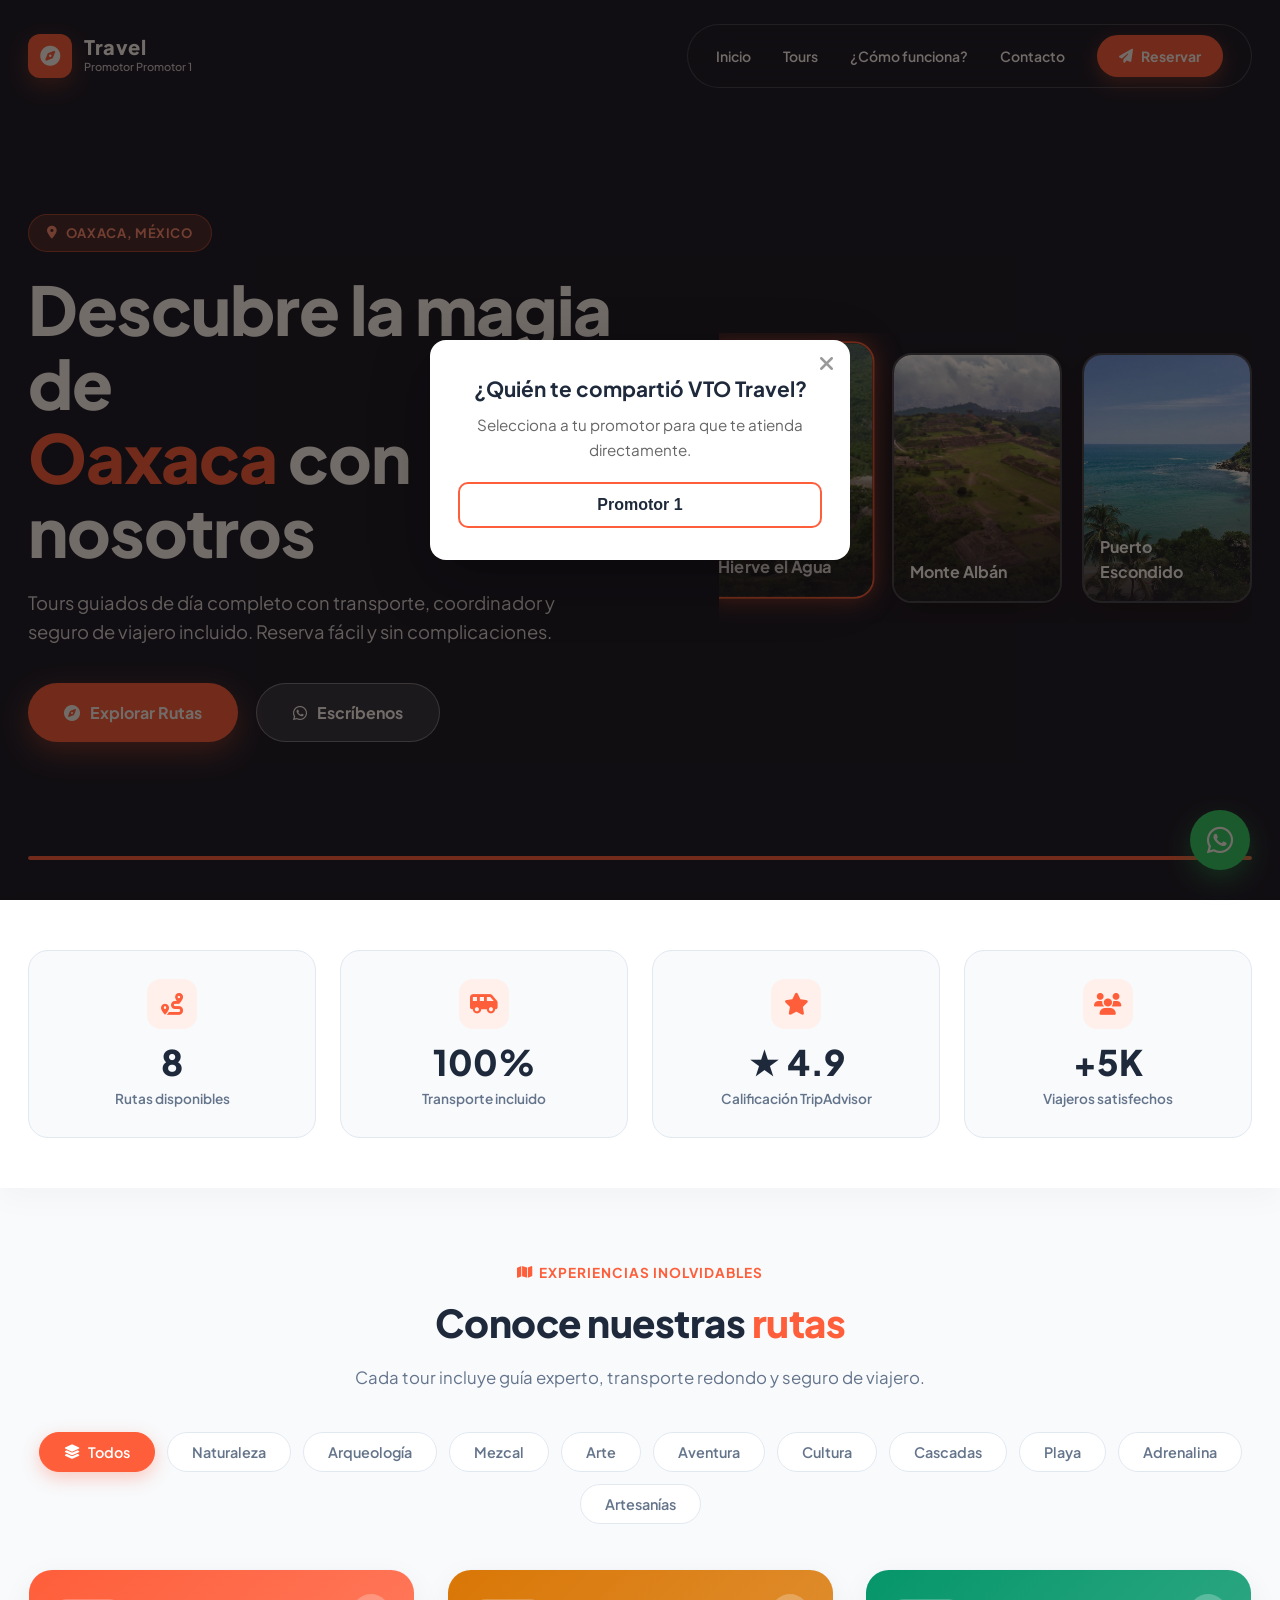
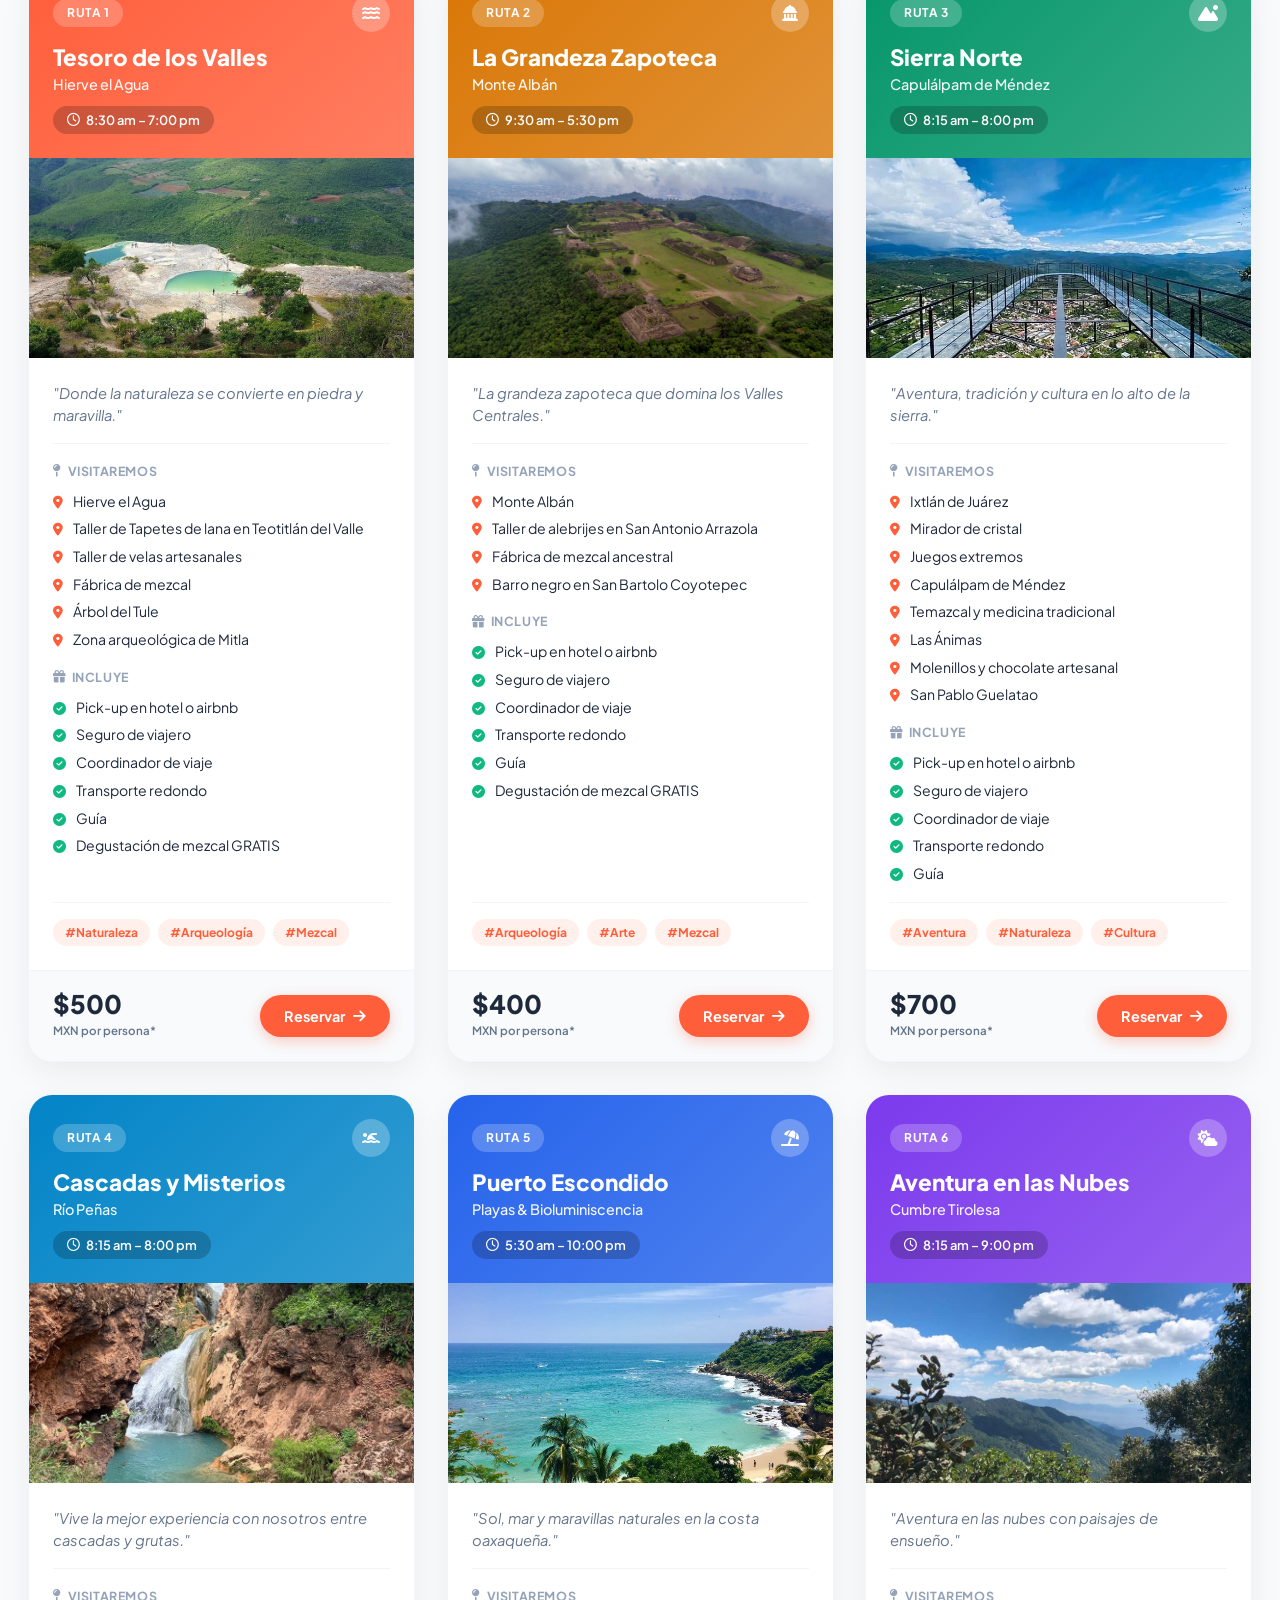
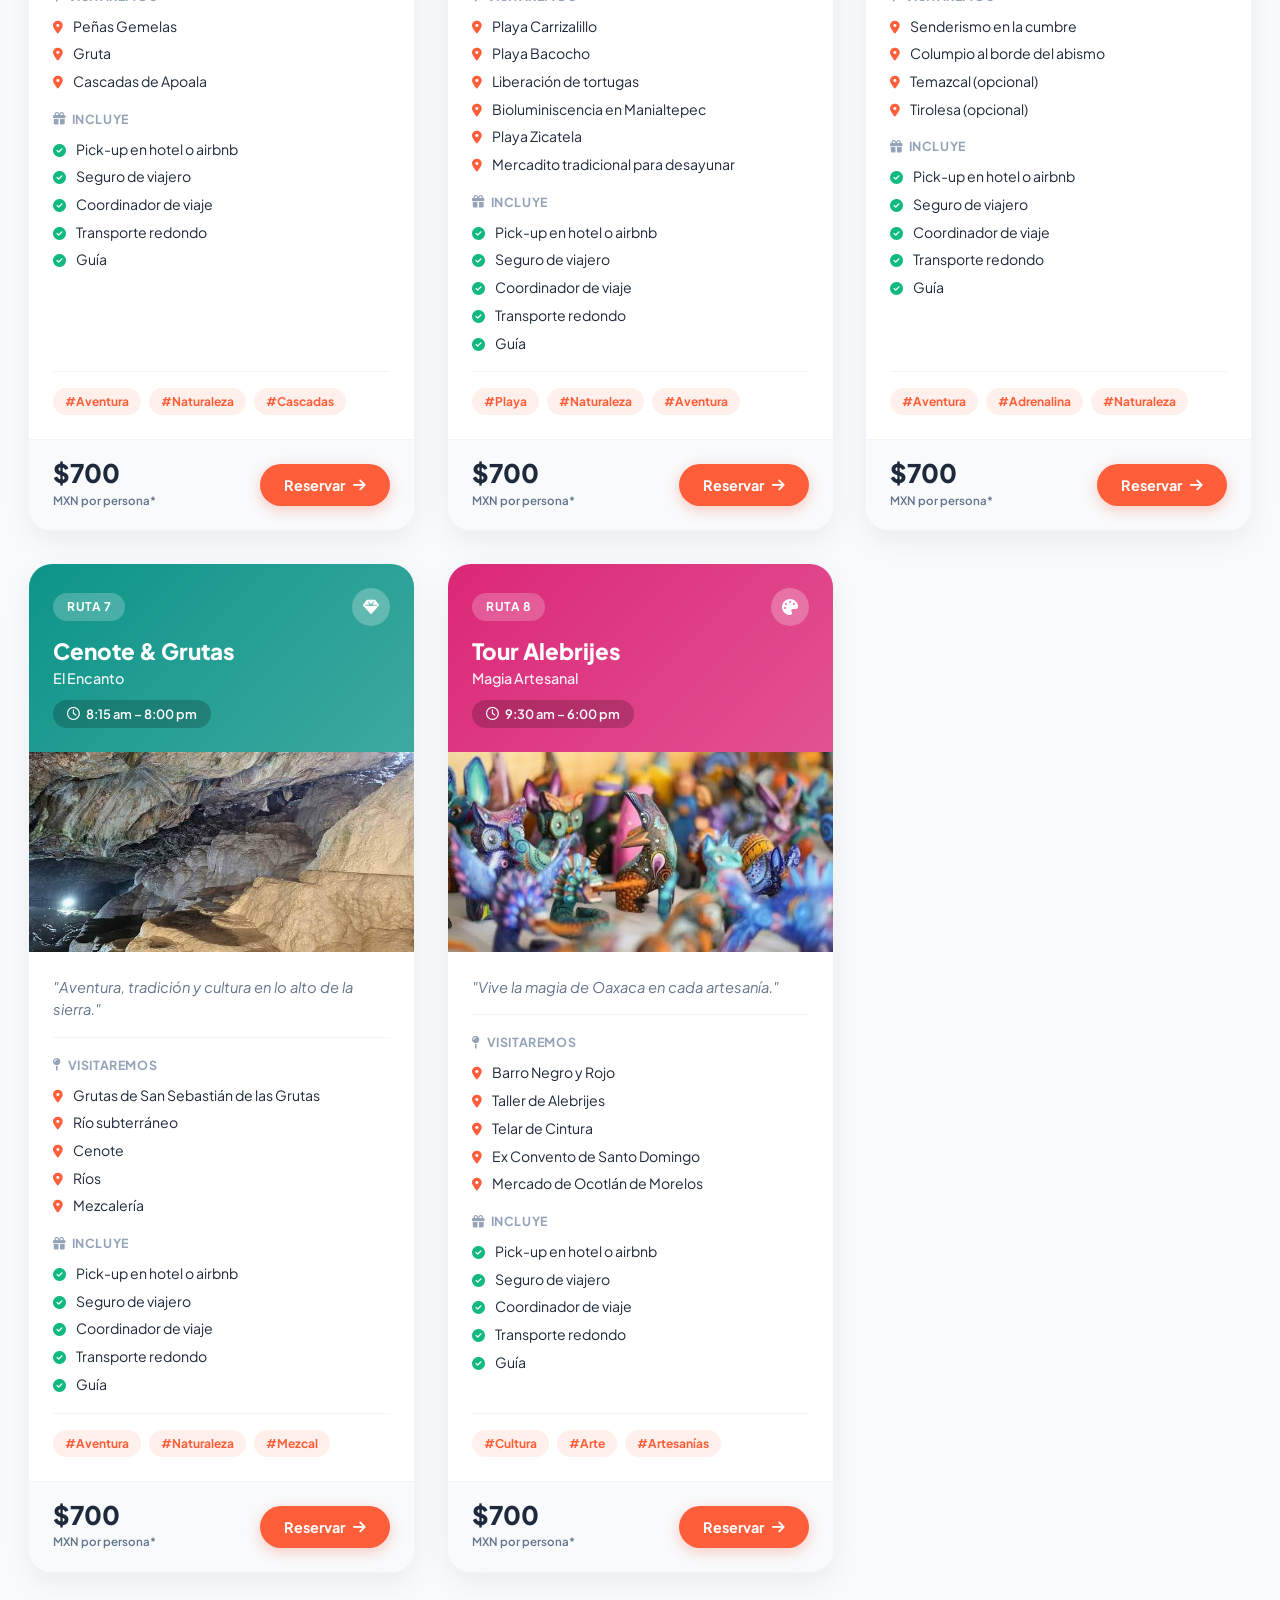
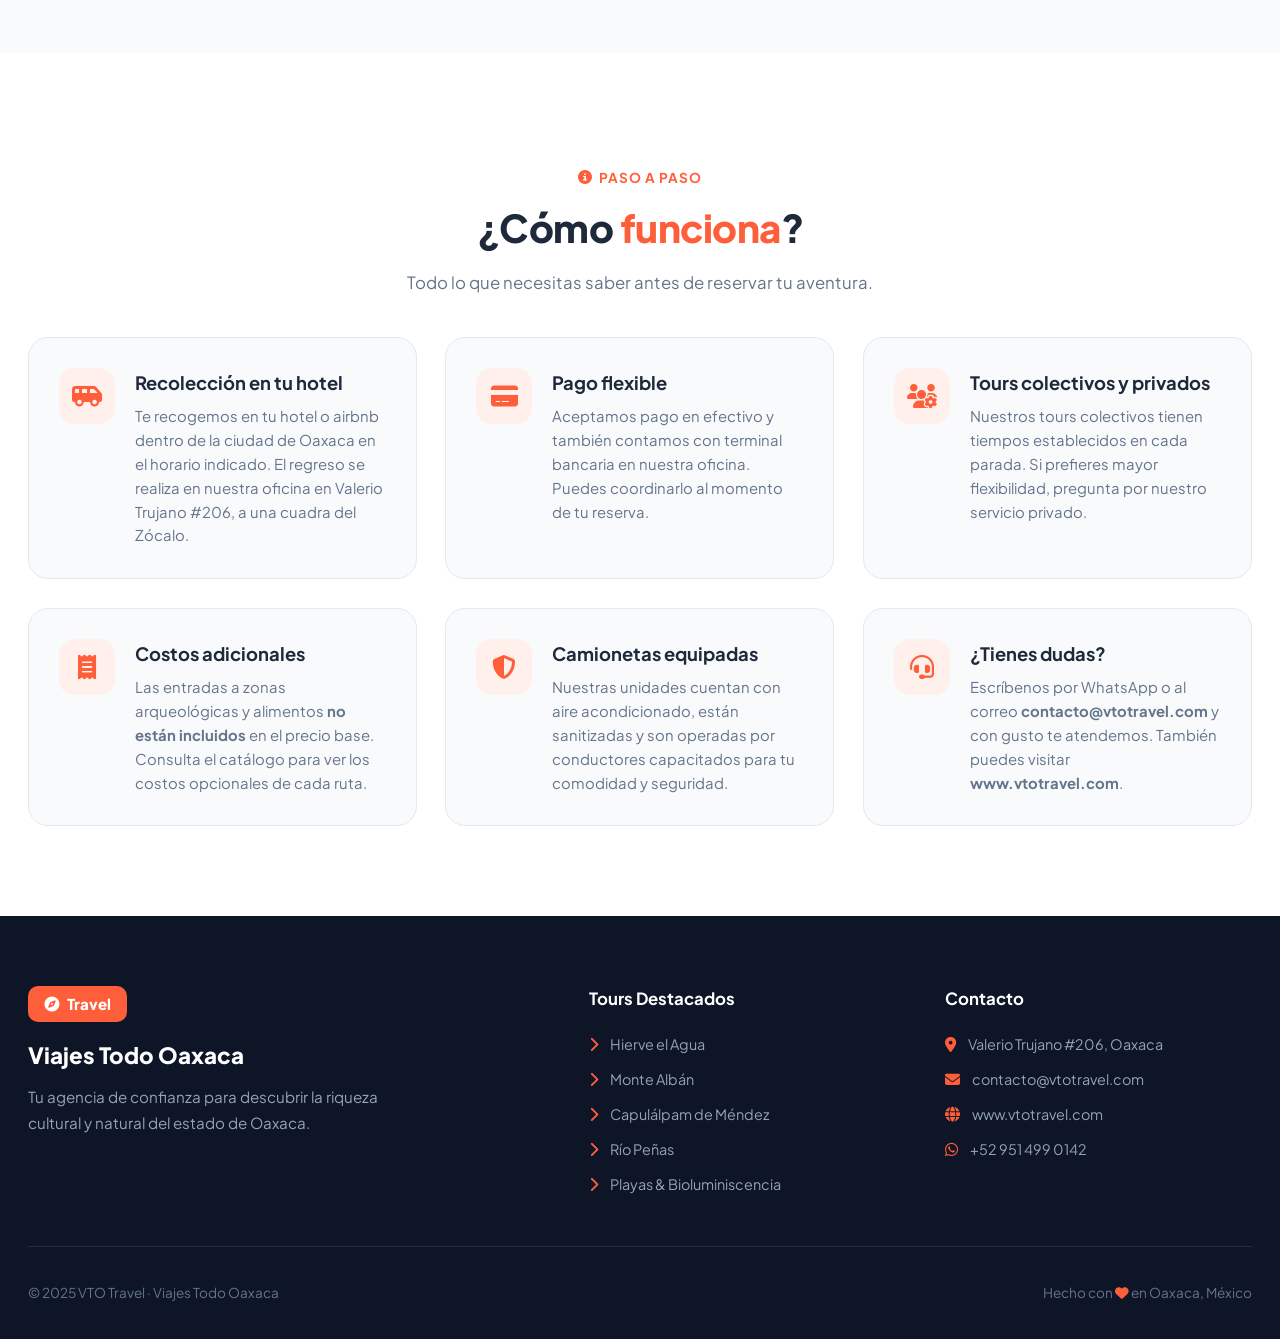
==== commit e77e7bd4: "Se cambia el nombre del promotor" ====
--- a/index.html
+++ b/index.html
@@ -28,7 +28,7 @@
           <div class="navbar__logo-badge"><i class="fa-solid fa-compass"></i></div>
           <div class="navbar__logo-text">
             <span class="brand-title">Travel</span>
-            <span class="navbar__logo-subtext" id="promotor-nombre">Promotor Edna Citlali</span>
+            <span class="navbar__logo-subtext" id="promotor-nombre">Promotor 1</span>
           </div>
         </a>
 
